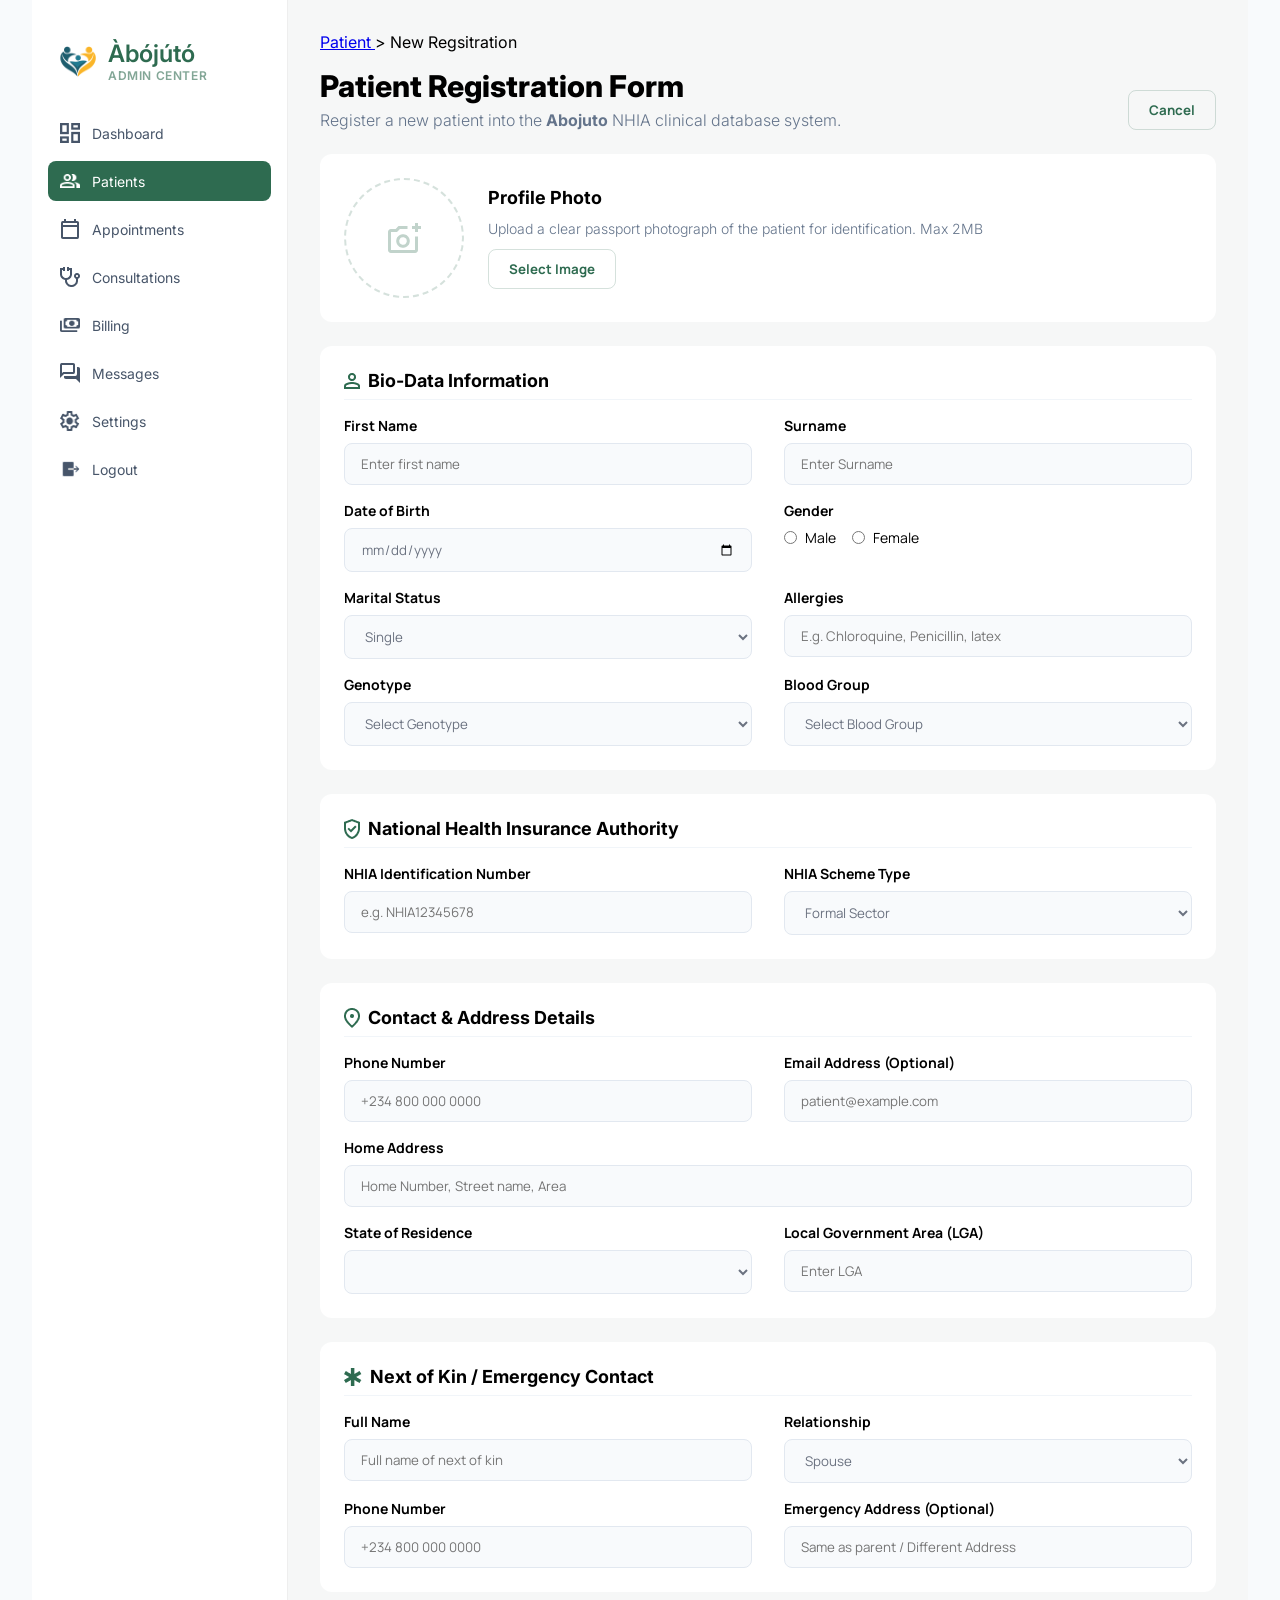
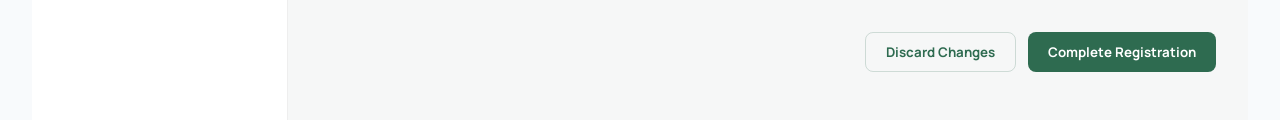
==== html/add-patient.html @ c0fde115 "Created other pages" ====
<!doctype html>
<html lang="en">
  <head>
    <meta charset="UTF-8" />
    <meta name="viewport" content="width=device-width, initial-scale=1.0" />
    <link rel="preconnect" href="https://fonts.googleapis.com" />
    <link rel="preconnect" href="https://fonts.gstatic.com" crossorigin />
    <link
      href="https://fonts.googleapis.com/css2?family=Inter:ital,opsz,wght@0,14..32,100..900;1,14..32,100..900&display=swap"
      rel="stylesheet"
    />

    <link rel="preconnect" href="https://fonts.googleapis.com" />
    <link rel="preconnect" href="https://fonts.gstatic.com" crossorigin />
    <link
      href="https://fonts.googleapis.com/css2?family=Manrope:wght@200..800&display=swap"
      rel="stylesheet"
    />

    <link rel="stylesheet" href="../css/add-patient.css" />
    <link rel="stylesheet" href="../css/sidebar.css" />
    <title>Patient Registration form</title>
  </head>
  <body>
    <div class="container">
      <aside class="side-bar"></aside>

      <form action="" class="patient-registration-form">
        <div class="header">
          <nav><a href="patients.html">Patient </a> > New Regsitration</nav>

          <div class="header-content">
            <div>
              <h1>Patient Registration Form</h1>
              <p>
                Register a new patient into the <b>Abojuto</b> NHIA clinical
                database system.
              </p>
            </div>

            <button class="outline-btn">Cancel</button>
          </div>
        </div>

        <section class="profile-section">
          <div class="profile-section-image">
            <img
              id="profile_image_preview"
              src="../assets/icons/upload-icon.png"
              alt="Profile Placeholder"
            />

            <!-- <div class="camera-icon">
      📷
    </div> -->

            <!-- <button class="edit-btn" id="editBtn"><img src="../assets/icons/edit-button.png" /></button> -->
          </div>

          <div class="profile-section-content">
            <h2>Profile Photo</h2>
            <p>
              Upload a clear passport photograph of the patient for
              identification. Max 2MB
            </p>

            <button id="uploadBtn" type="button" class="outline-btn">
              Select Image
            </button>

            <input
              type="file"
              id="profile_pic_input"
              name="profilePhoto"
              accept="image/*"
              hidden
            />
          </div>
        </section>

        <section class="bio-data_section">
          <div class="section-heading">
            <img src="../assets/icons/profile-Icon.png" alt="" />
            <h2>Bio-Data Information</h2>
          </div>

          <div class="form-row">
            <div>
              <label for="fName">First Name</label>
              <input
                type="text"
                name="fName"
                id="fName"
                placeholder="Enter first name"
              />
            </div>

            <div>
              <label for="sName">Surname</label>
              <input
                type="text"
                name="sName"
                id="sName"
                placeholder="Enter Surname"
              />
            </div>
          </div>

          <div class="form-row">
            <div>
              <label for="DOB">Date of Birth</label>
              <input type="date" name="DOB" id="DOB" placeholder="mm/dd/yyyy" />
            </div>
            <div>
              <label for="gender">Gender</label>

              <div class="gender-div">
                <div>
                  <input type="radio" name="gender" value="m" id="Male" />
                  <label for="Male">Male</label>
                </div>

                <div>
                  <input type="radio" name="gender" value="f" id="Female" />
                  <label for="Female">Female</label>
                </div>
              </div>
            </div>
          </div>

          <div class="form-row">
            <div>
              <label for="mStatus">Marital Status</label>
              <select>
                <option>Single</option>
                <option>Married</option>
                <option>Divorced</option>
              </select>
            </div>

            <div>
              <label for="allergies">Allergies</label>
              <input
                type="text"
                name="allergies"
                id="allergies"
                placeholder="E.g. Chloroquine, Penicillin, latex"
              />
            </div>
          </div>

          <div class="form-row">
            <div>
              <label for="genotype">Genotype</label>
              <select>
                <option value="">Select Genotype</option>
                <option value="AA">AA</option>
                <option value="AS">AS</option>
                <option value="SS">SS</option>
                <option value="AC">AC</option>
                <option value="SC">SC</option>
                <option value="CC">CC</option>
              </select>
            </div>

            <div>
              <label for="blood-group">Blood Group</label>
              <select>
                <option value="">Select Blood Group</option>
                <option value="A+">A+</option>
                <option value="A-">A-</option>
                <option value="B+">B+</option>
                <option value="B-">B-</option>
                <option value="AB+">AB+</option>
                <option value="AB-">AB-</option>
                <option value="O+">O+</option>
                <option value="O-">O-</option>
              </select>
            </div>
          </div>
        </section>

        <section class="NHIA_section">
          <div class="section-heading">
            <img src="../assets/icons/NHIA-Icon.png" alt="" />
            <h2>National Health Insurance Authority</h2>
          </div>

          <div class="form-row">
            <div>
              <label for="sName">NHIA Identification Number</label>
              <input
                type="text"
                name="sName"
                id="sName"
                placeholder="e.g. NHIA12345678"
              />
            </div>

            <div>
              <label for="fName">NHIA Scheme Type</label>
              <select name="NHIA_Scheme_type" id="">
                <option>Formal Sector</option>
                <option>Public Servant</option>
                <option>Private Sector</option>
                <option>Informal Sector</option>
              </select>
            </div>
          </div>
        </section>

        <section class="contact_details_section">
          <div class="section-heading">
            <img src="../assets/icons/location-Icon.png" alt="" />
            <h2>Contact & Address Details</h2>
          </div>

          <div class="form-row">
            <div>
              <label for="sName">Phone Number</label>
              <input
                type="tel"
                name="PNumber"
                id="PNumber"
                placeholder="+234 800 000 0000"
              />
            </div>

            <div>
              <label for="fName">Email Address (Optional)</label>
              <input
                type="text"
                name="fName"
                id="fName"
                placeholder="patient@example.com"
              />
            </div>
          </div>

          <div class="form-row">
            <div>
              <label for="sName">Home Address</label>
              <input
                type="text"
                name="Address"
                id="Address"
                placeholder="Home Number, Street name, Area"
              />
            </div>
          </div>

          <div class="form-row">
            <div>
              <label for="state_of_residence">State of Residence</label>
              <select name="" id="state_of_residence">
                <option value=""></option>
              </select>
            </div>

            <div>
              <label for="sName">Local Government Area (LGA)</label>
              <input type="text" name="LGA" id="LGA" placeholder="Enter LGA" />
            </div>
          </div>
        </section>

        <section class="next_of_kin">
          <div class="section-heading">
            <img src="../assets/icons/emergency-Icon.png" alt="" />
            <h2>Next of Kin / Emergency Contact</h2>
          </div>

          <div class="form-row">
            <div>
              <label for="fName_kin">Full Name</label>
              <input
                type="text"
                name="fName_kin"
                id="fName_kin"
                placeholder="Full name of next of kin"
              />
            </div>

            <div>
              <label for="relationship_kin">Relationship</label>
              <select
                type="text"
                name="sName"
                id="sName"
                placeholder="Enter first name"
              >
                <option value="Spouse">Spouse</option>
                <option value="Brother">Brother</option>
                <option value="Sister">Sister</option>
                <option value="Child">Child</option>
                <option value="Cousin">Cousin</option>
                <option value="Family">Family</option>
                <option value="Other">Other</option>
              </select>
            </div>
          </div>

          <div class="form-row">
            <div>
              <label for="PNumber_kin">Phone Number</label>
              <input
                type="tel"
                name="PNumber_kin"
                id="PNumber_kin"
                placeholder="+234 800 000 0000"
              />
            </div>

            <div>
              <label for="address_kin">Emergency Address (Optional)</label>
              <input
                type="text"
                name="address_kin"
                id="address_kin"
                placeholder="Same as parent / Different Address"
              />
            </div>
          </div>
        </section>

        <div class="button-container">
          <button class="outline-btn" type="reset">Discard Changes</button>
          <button class="primary-btn" id="submitBtn" type="submit">
            Complete Registration
          </button>
        </div>
      </form>
    </div>

    
      <script type="module" src="../js/pages/add-patient.js"></script>
  </body>
</html>
---- css/add-patient.css ----
* {
  box-sizing: border-box;
  padding: 0;
  margin: 0;
}

body {
  font-family: "Inter", sans-serif;
  background-color: #f8fafc;
}

.container {
  display: flex;
  justify-content: center;
  /* align-items: center; */
}

/* FORM SECTION BEGINS */

form {
  width: 960px;
  padding: 2rem;
  /* margin: 2rem auto; */
  background-color: #f6f7f7;

  display: flex;
  gap: 1.5rem;
  flex-direction: column;
}

/* GENERAL SETTINGS */
p {
  color: #64748b;
  font-weight: 300;
}

section {
  display: flex;
  background-color: #fff;
  padding: 1.5rem;
  border-radius: 12px;
  flex-direction: column;
  gap: 1rem;
}

/* ASIDE SECTION */
.logo {
  display: flex;
  align-items: center;
}

.nav-links li {
  text-decoration: none;
}

/* HEADER SECTION */

.header {
  display: flex;
  flex-direction: column;
}

.header-content {
  display: flex;
  justify-content: space-between;
  align-items: end;
  margin-top: 1rem;
}

h1 {
  font-weight: 800;
  font-size: 1.875rem;
  margin-bottom: 0.4rem;
}

h2 {
  font-weight: 700;
  font-size: 18px;
}

button {
  padding: 10px 20px;
  border-radius: 8px;
  font-family: "Manrope", sans-serif;
  font-weight: 700;
  width: fit-content;
  cursor: pointer;
}

.outline-btn {
  border: 1px solid #2e6b5033;
  color: #2e6b50;
  background-color: #fff0;
}

.primary-btn {
  background-color: #2e6b50;
  color: #fff;
  border: none;
}

/* PROFILE IMAGE SECTION */

.profile-section {
  flex-direction: row;
  gap: 1.5rem;
  align-items: center;
}

#editBtn {
  position: absolute;
  bottom: -25px;
  left: -60px;
  cursor: pointer;
}

input[type="file"] {
  display: none;
}

.profile-section-content {
  display: flex;
  flex-direction: column;
  gap: 0.75rem;
  justify-content: space-between;
  height: max-content;
  position: relative;
}

.profile-section-image {
  position: relative;
  width: 120px;
  height: 120px;
  border-radius: 50%;
  border: 2px dashed #2e6b5033;
  display: flex;
  justify-content: center;
  align-items: center;
  /* background-color: #2e6b500d; */
  overflow: hidden;
}

#profile_image_preview {
  object-fit: cover;
  /* display:none; */
}

.adjust-pics-size {
  width: 100%;
  height: 100%;
}

.profile-section-content p {
  font-size: 14px;
}

/* BIO-DATA SECTION */
.bio-data_section {
  gap: 1rem;
}

.bio-data_section div {
  display: flex;
}

.section-heading {
  display: flex;
  gap: 0.5rem;
  padding-bottom: 0.5rem;
  border-bottom: 1px solid #f1f5f9;
  align-items: center;
}

input,
select {
  padding: 11px 16px;
  border-radius: 0.5rem;
  border: 1px solid #e2e8f0;
  display: block;
  font-family: "Manrope", sans-serif;
  font-weight: 400;
  background-color: #f8fafc;
  color: #6b7280;
}

input:focus {
  outline: none;
  background-color: #fff;
}

label {
  font-size: 14px;
  font-family: "Manrope", sans-serif;
  font-weight: 700;
}

.form-row {
  display: flex;
  gap: 2rem;
  align-items: start;
  width: 100%;
}

.form-row > div {
  display: flex;
  flex-direction: column;
  gap: 0.5rem;
  width: 50%;
  flex-grow: 1;
}

.gender-div {
  display: flex;
  gap: 1rem;
}

.gender-div div {
  display: flex;
  gap: 0.5rem;
}
.gender-div label {
  font-weight: 400;
}

.button-container {
  display: flex;
  gap: 0.75rem;
  padding: 1rem 0;
  justify-content: end;
}
---- css/sidebar.css ----
.side-bar {
  background: #ffffff;
  padding: 1rem;
  border-right: 1px solid #eee;
  display: flex;
  flex-direction: column;
  width: 256px;
  top: 0;
  left: 0;
  gap: 8px;
}

.logo {
  display: flex;
  align-items: center;
  height: 89px;
}

.logo img {
  width: 60px;
  height: 60px;
  object-fit: contain;
  border-radius: 8px;
  margin: 0;
}

.logo-text {
  display: flex;
  flex-direction: column;
}

.logo-text h2 {
  font-size: 24px;
  font-weight: 600;
  color: #2e6b50;
  font-family: "Inter", sans-serif;
}

.logo-text p {
  font-size: 12px;
  color: #2e6b5099;
  letter-spacing: 0.6px;
  font-weight: 600;
  font-family: "Inter", sans-serif;
}

.nav-items {
  flex: 1;
}

.nav-list {
  list-style: none;
  padding: 0;
  margin: 0;
  display: flex;
  flex-direction: column;
  gap: 8px;
}
.nav-item.active .nav-link-list {
  background: #2e6b50;
  color: #fff;
}

.nav-item.active .nav-link-list img {
filter: brightness(500%);
}

.nav-link-list:hover {
  background: #f3f4f6;
}

.nav-item.active .nav-link-list:hover {
  background: #2f7d62;
  transform: translateX(4px);
}

.nav-link-list {
  display: flex;
  align-items: center;
  gap: 12px;
  text-decoration: none;
  color: #475569;
  padding: 10px 12px;
  border-radius: 8px;
  font-size: 14px;
  font-weight: 400;
  font-family: "Inter", sans-serif;
  transition: all 0.3s ease;
}

.nav-link-list img {
  width: 20px;
  height: 20px;
  object-fit: contain;
  border: none;
  border-radius: 0;
  /* background: transparent; */
}

.nav-link-list:hover {
  background: #f3f3f3;
  transform: translateX(4px);
}

.main-content {
  overflow-y: auto;
  height: 100vh;
}
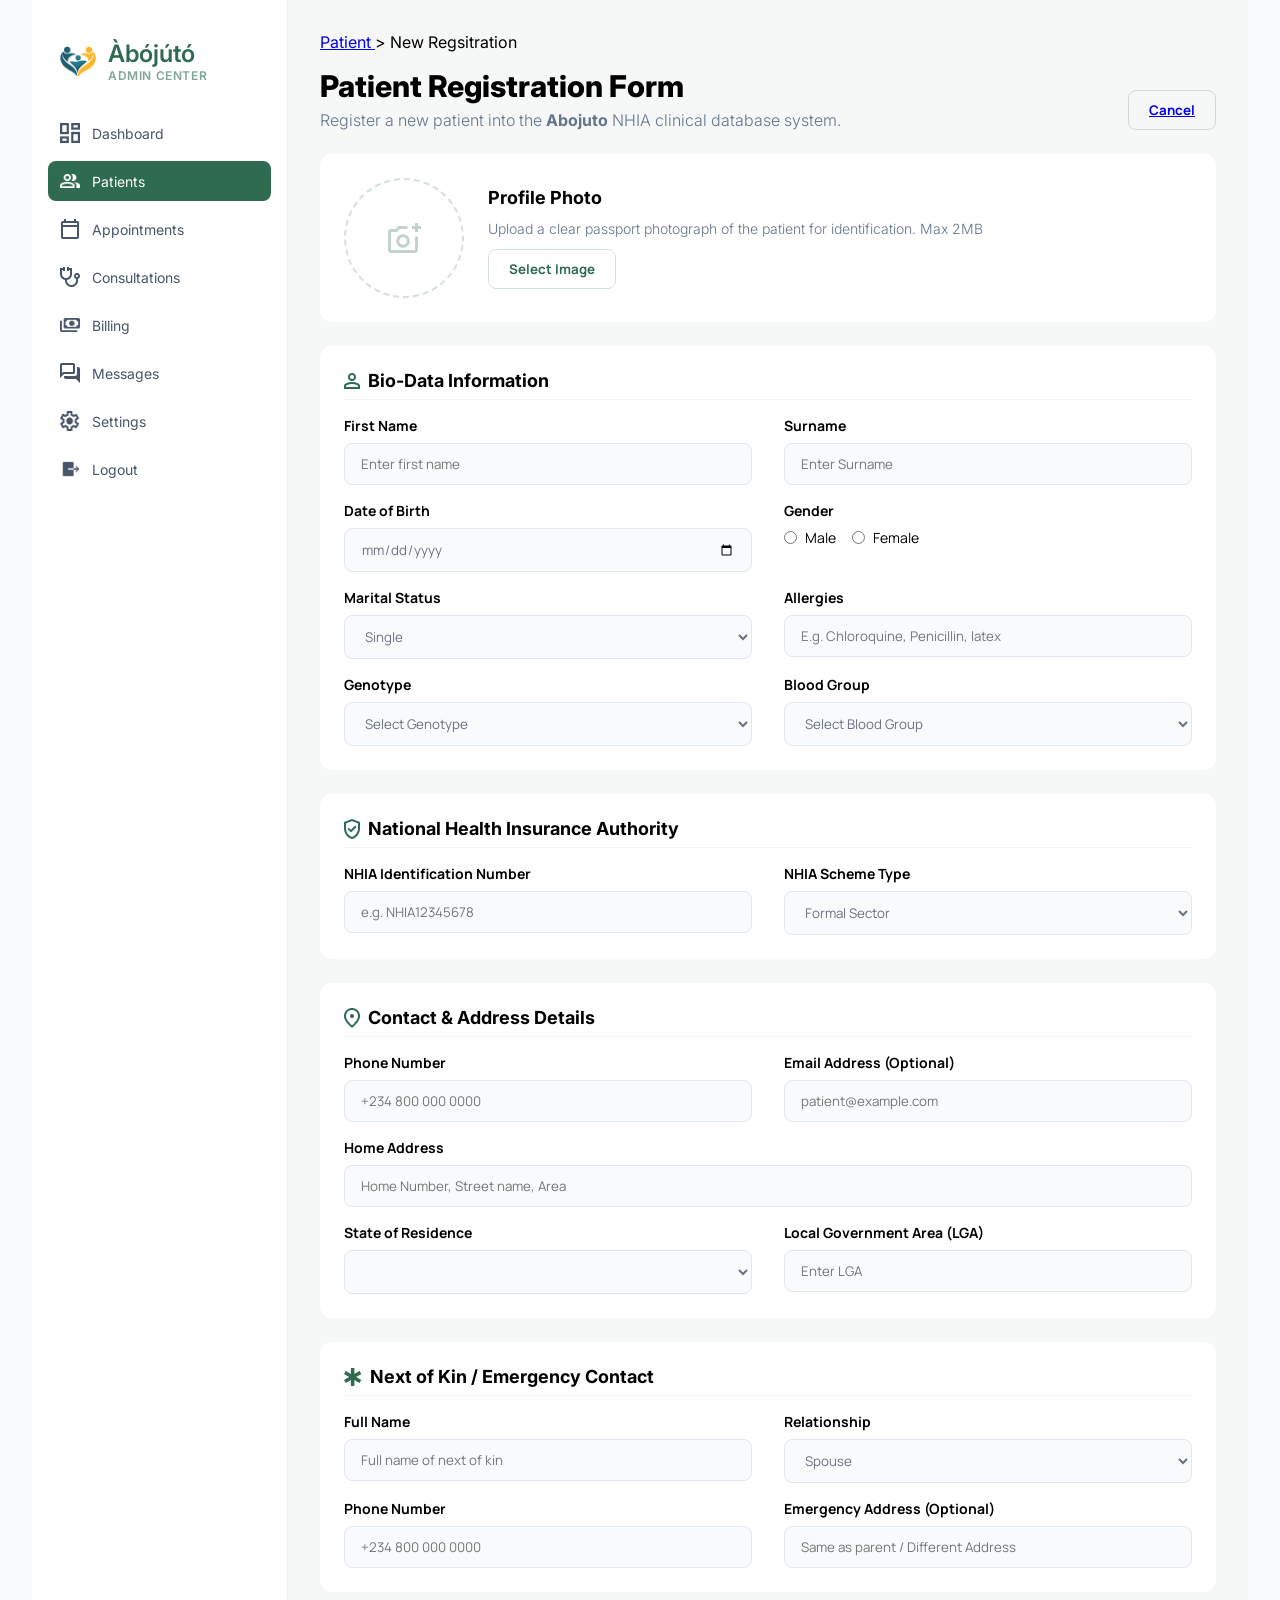
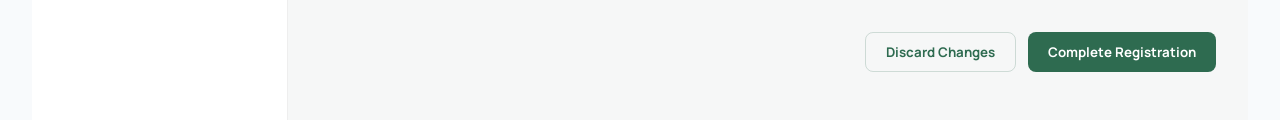
==== commit fee9909f: "patient list section (still building)" ====
--- a/html/add-patient.html
+++ b/html/add-patient.html
@@ -38,7 +38,7 @@
               </p>
             </div>
 
-            <button class="outline-btn">Cancel</button>
+            <button class="outline-btn"><a href="../html/patients.html">Cancel</a></button>
           </div>
         </div>
 
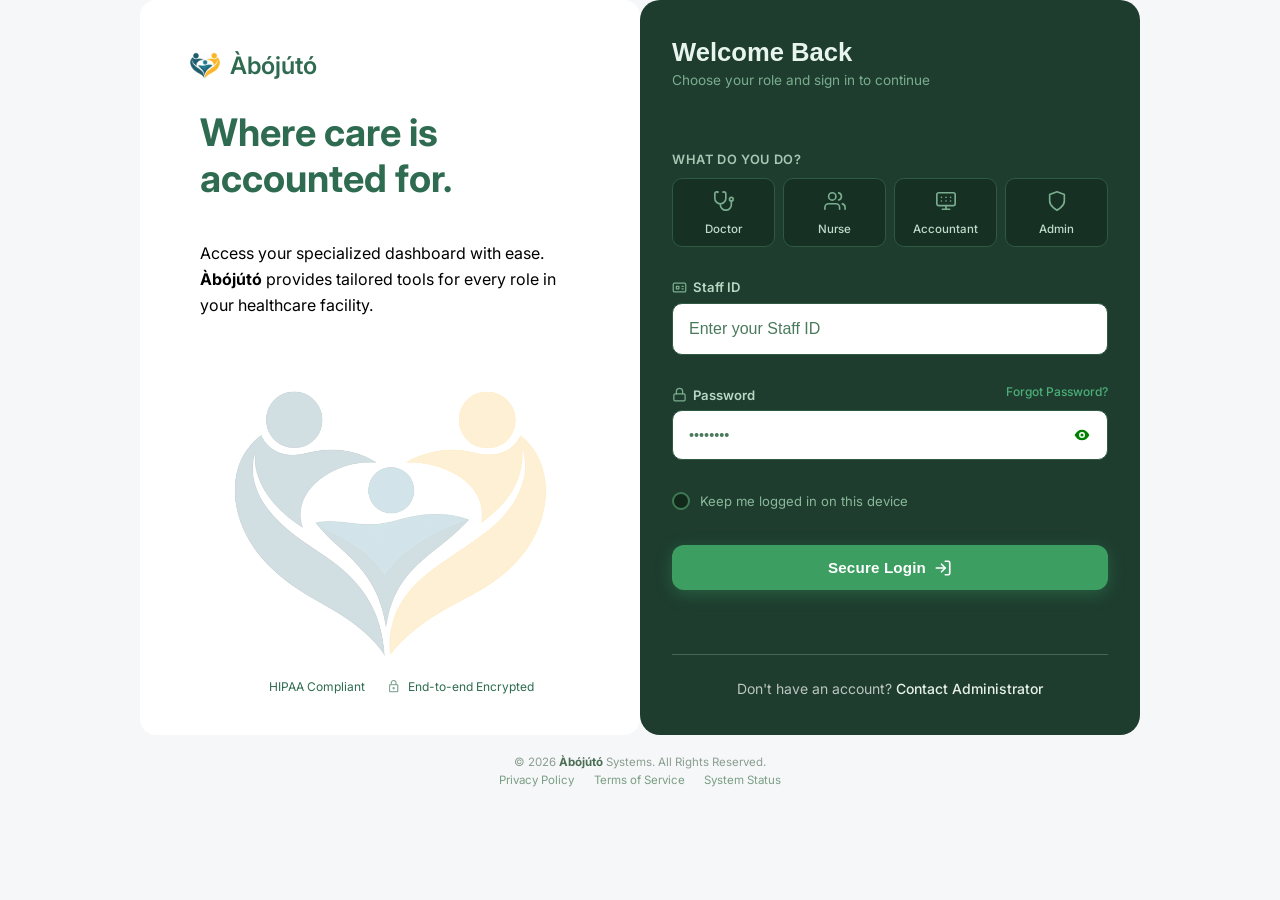
==== commit 33ebdc38: "patient screen integrated to API" ====
--- a/html/add-patient.html
+++ b/html/add-patient.html
@@ -116,12 +116,12 @@
 
               <div class="gender-div">
                 <div>
-                  <input type="radio" name="gender" value="m" id="Male" />
+                  <input type="radio" name="gender" value="male" id="Male" />
                   <label for="Male">Male</label>
                 </div>
 
                 <div>
-                  <input type="radio" name="gender" value="f" id="Female" />
+                  <input type="radio" name="gender" value="female" id="Female" />
                   <label for="Female">Female</label>
                 </div>
               </div>
@@ -131,10 +131,10 @@
           <div class="form-row">
             <div>
               <label for="mStatus">Marital Status</label>
-              <select>
-                <option>Single</option>
-                <option>Married</option>
-                <option>Divorced</option>
+              <select id="maritalStatus" name="maritalStatus">
+                <option value="single">Single</option>
+                <option value="married">Married</option>
+                <option value="divorced">Divorced</option>
               </select>
             </div>
 
@@ -164,8 +164,8 @@
             </div>
 
             <div>
-              <label for="blood-group">Blood Group</label>
-              <select>
+              <label for="bloodGroup">Blood Group</label>
+              <select id="bloodGroup" name="bloodGroup">
                 <option value="">Select Blood Group</option>
                 <option value="A+">A+</option>
                 <option value="A-">A-</option>
@@ -188,23 +188,23 @@
 
           <div class="form-row">
             <div>
-              <label for="sName">NHIA Identification Number</label>
-              <input
-                type="text"
-                name="sName"
-                id="sName"
+              <label for="nationalId">NIN</label>
+              <input
+                type="text"
+                name="nationalId"
+                id="nationalId"
+                placeholder="enter 11 digit NIN number"
+              />
+            </div>
+
+            <div>
+             <label for="nationalId">NHIA Identification Number</label>
+              <input
+                type="text"
+                name="insuranceNumber"
+                id="insuranceNumber"
                 placeholder="e.g. NHIA12345678"
               />
-            </div>
-
-            <div>
-              <label for="fName">NHIA Scheme Type</label>
-              <select name="NHIA_Scheme_type" id="">
-                <option>Formal Sector</option>
-                <option>Public Servant</option>
-                <option>Private Sector</option>
-                <option>Informal Sector</option>
-              </select>
             </div>
           </div>
         </section>
@@ -227,11 +227,11 @@
             </div>
 
             <div>
-              <label for="fName">Email Address (Optional)</label>
-              <input
-                type="text"
-                name="fName"
-                id="fName"
+              <label for="email">Email Address (Optional)</label>
+              <input
+                type="email"
+                name="email"
+                id="email"
                 placeholder="patient@example.com"
               />
             </div>
@@ -282,13 +282,13 @@
             </div>
 
             <div>
-              <label for="relationship_kin">Relationship</label>
+              <label for="kin_relationship">Relationship</label>
               <select
                 type="text"
-                name="sName"
-                id="sName"
-                placeholder="Enter first name"
+                name="kin_relationship"
+                id="kin_relationship"
               >
+                <option value="">Select Relationship to Kin</option>
                 <option value="Spouse">Spouse</option>
                 <option value="Brother">Brother</option>
                 <option value="Sister">Sister</option>
@@ -314,7 +314,7 @@
             <div>
               <label for="address_kin">Emergency Address (Optional)</label>
               <input
-                type="text"
+                type="email"
                 name="address_kin"
                 id="address_kin"
                 placeholder="Same as parent / Different Address"
@@ -323,6 +323,19 @@
           </div>
         </section>
 
+<div class="form-error" id="formError">
+  <svg width="15" height="15" viewBox="0 0 24 24" fill="none" stroke="currentColor" stroke-width="2" stroke-linecap="round" stroke-linejoin="round">
+    <circle cx="12" cy="12" r="10"/><line x1="12" y1="8" x2="12" y2="12"/><line x1="12" y1="16" x2="12.01" y2="16"/>
+  </svg>
+  <span id="formErrorText"></span>
+</div>
+
+<div class="form-success" id="formSuccess">
+  <svg width="15" height="15" viewBox="0 0 24 24" fill="none" stroke="currentColor" stroke-width="2" stroke-linecap="round" stroke-linejoin="round">
+    <path d="M22 11.08V12a10 10 0 1 1-5.93-9.14"/><polyline points="22 4 12 14.01 9 11.01"/>
+  </svg>
+  <span id="formSuccessText"></span>
+</div>
         <div class="button-container">
           <button class="outline-btn" type="reset">Discard Changes</button>
           <button class="primary-btn" id="submitBtn" type="submit">
--- a/css/add-patient.css
+++ b/css/add-patient.css
@@ -2,7 +2,7 @@
   box-sizing: border-box;
   padding: 0;
   margin: 0;
-}
+} 
 
 body {
   font-family: "Inter", sans-serif;
@@ -228,3 +228,49 @@
   padding: 1rem 0;
   justify-content: end;
 }
+
+
+/* ── FORM FEEDBACK ── */
+.form-error {
+  display: none;
+  align-items: center;
+  gap: 0.5rem;
+  background: rgba(220, 60, 60, 0.10);
+  border: 1px solid rgba(220, 60, 60, 0.30);
+  border-radius: 8px;
+  padding: 0.7rem 1rem;
+  font-size: 0.82rem;
+  color: #dc2626;
+  margin-bottom: 0.5rem;
+}
+
+.form-error.visible { display: flex; }
+
+.form-success {
+  display: none;
+  align-items: center;
+  gap: 0.5rem;
+  background: rgba(46, 107, 80, 0.10);
+  border: 1px solid rgba(46, 107, 80, 0.30);
+  border-radius: 8px;
+  padding: 0.7rem 1rem;
+  font-size: 0.82rem;
+  color: #2e6b50;
+  margin-bottom: 0.5rem;
+}
+
+.form-success.visible { display: flex; }
+
+/* Loading state on submit button */
+.primary-btn.loading {
+  opacity: 0.7;
+  cursor: not-allowed;
+  pointer-events: none;
+}
+
+/* Field-level error highlight */
+input.field-error,
+select.field-error {
+  border-color: #dc2626;
+  background-color: #fff5f5;
+}
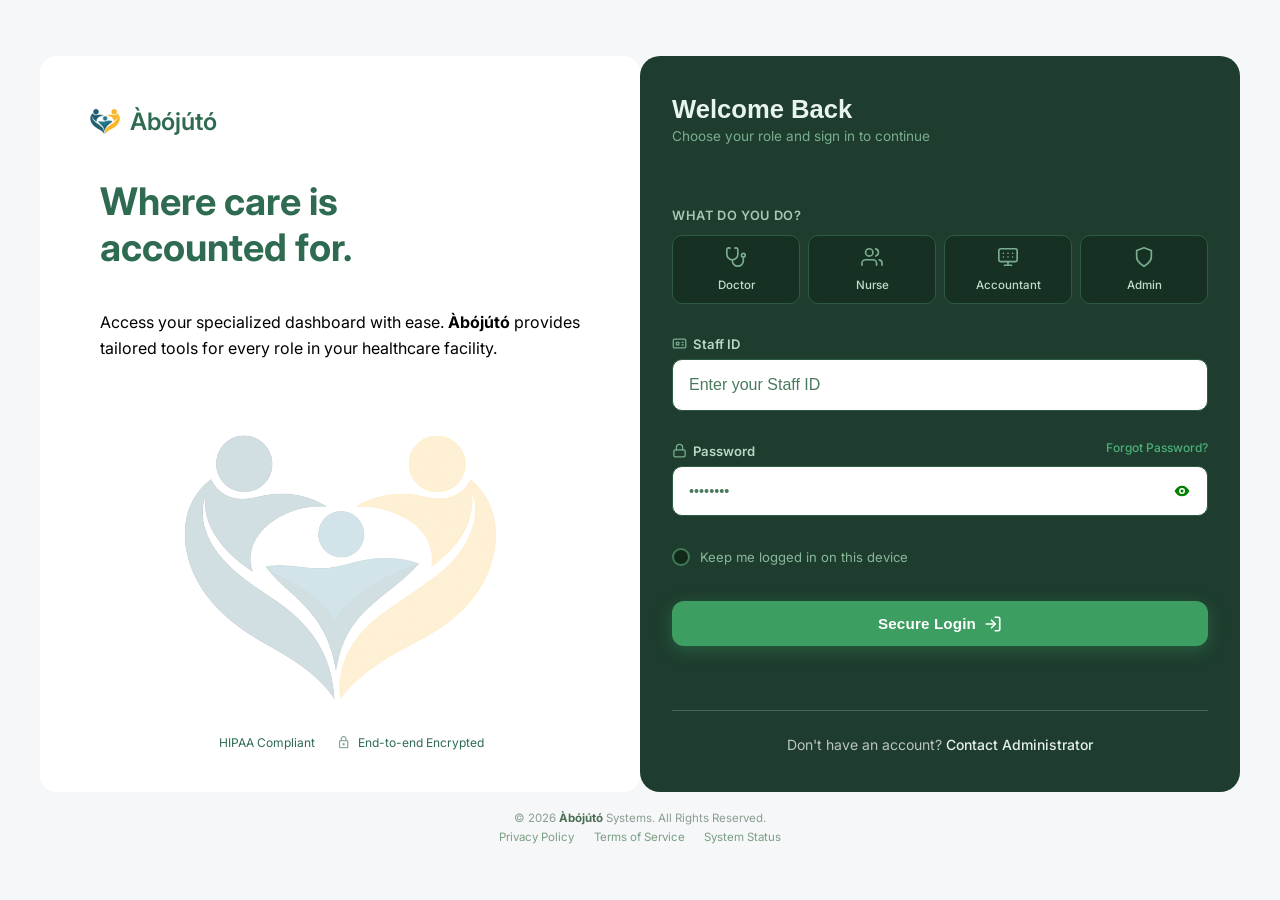
==== commit ba7cf13f: "Fixed some harmburger" ====
--- a/html/add-patient.html
+++ b/html/add-patient.html
@@ -9,6 +9,8 @@
       href="https://fonts.googleapis.com/css2?family=Inter:ital,opsz,wght@0,14..32,100..900;1,14..32,100..900&display=swap"
       rel="stylesheet"
     />
+
+     <link rel="shortcut icon" href="../HTML.img/Abujuto Logo.png" type="image/x-icon">
 
     <link rel="preconnect" href="https://fonts.googleapis.com" />
     <link rel="preconnect" href="https://fonts.gstatic.com" crossorigin />
--- a/css/sidebar.css
+++ b/css/sidebar.css
@@ -105,4 +105,67 @@
 .main-content {
   overflow-y: auto;
   height: 100vh;
+}
+
+  /* ── HAMBURGER BUTTON ── */
+.hamburger-btn {
+  display: none;
+  flex-direction: column;
+  justify-content: center;
+  gap: 5px;
+  background: none;
+  border: none;
+  padding: 6px;
+  cursor: pointer;
+  width: 36px;
+  height: 36px;
+  border-radius: 6px;
+  flex-shrink: 0;
+}
+
+.hamburger-btn span {
+  display: block;
+  width: 22px;
+  height: 2px;
+  background: #1e293b;
+  border-radius: 2px;
+  transition: all 0.25s ease;
+}
+
+/* Animated X when open */
+.hamburger-btn.open span:nth-child(1) { transform: translateY(7px) rotate(45deg); }
+.hamburger-btn.open span:nth-child(2) { opacity: 0; }
+.hamburger-btn.open span:nth-child(3) { transform: translateY(-7px) rotate(-45deg); }
+
+/* ── SIDEBAR OVERLAY (mobile) ── */
+.sidebar-overlay {
+  display: none;
+  position: fixed;
+  inset: 0;
+  background: rgba(0,0,0,0.45);
+  z-index: 99;
+}
+
+.sidebar-overlay.visible { display: block; }
+
+@media (max-width: 900px) {
+  .container {
+    grid-template-columns: 1fr;
+  }
+
+  .side-bar {
+    position: fixed;
+    top: 0;
+    left: -260px;
+    height: 100vh;
+    width: 256px;
+    z-index: 100;
+    transition: left 0.28s ease;
+    overflow-y: auto;
+  }
+
+  .side-bar.open { left: 0; }
+
+  .hamburger-btn { display: flex; }
+
 }
